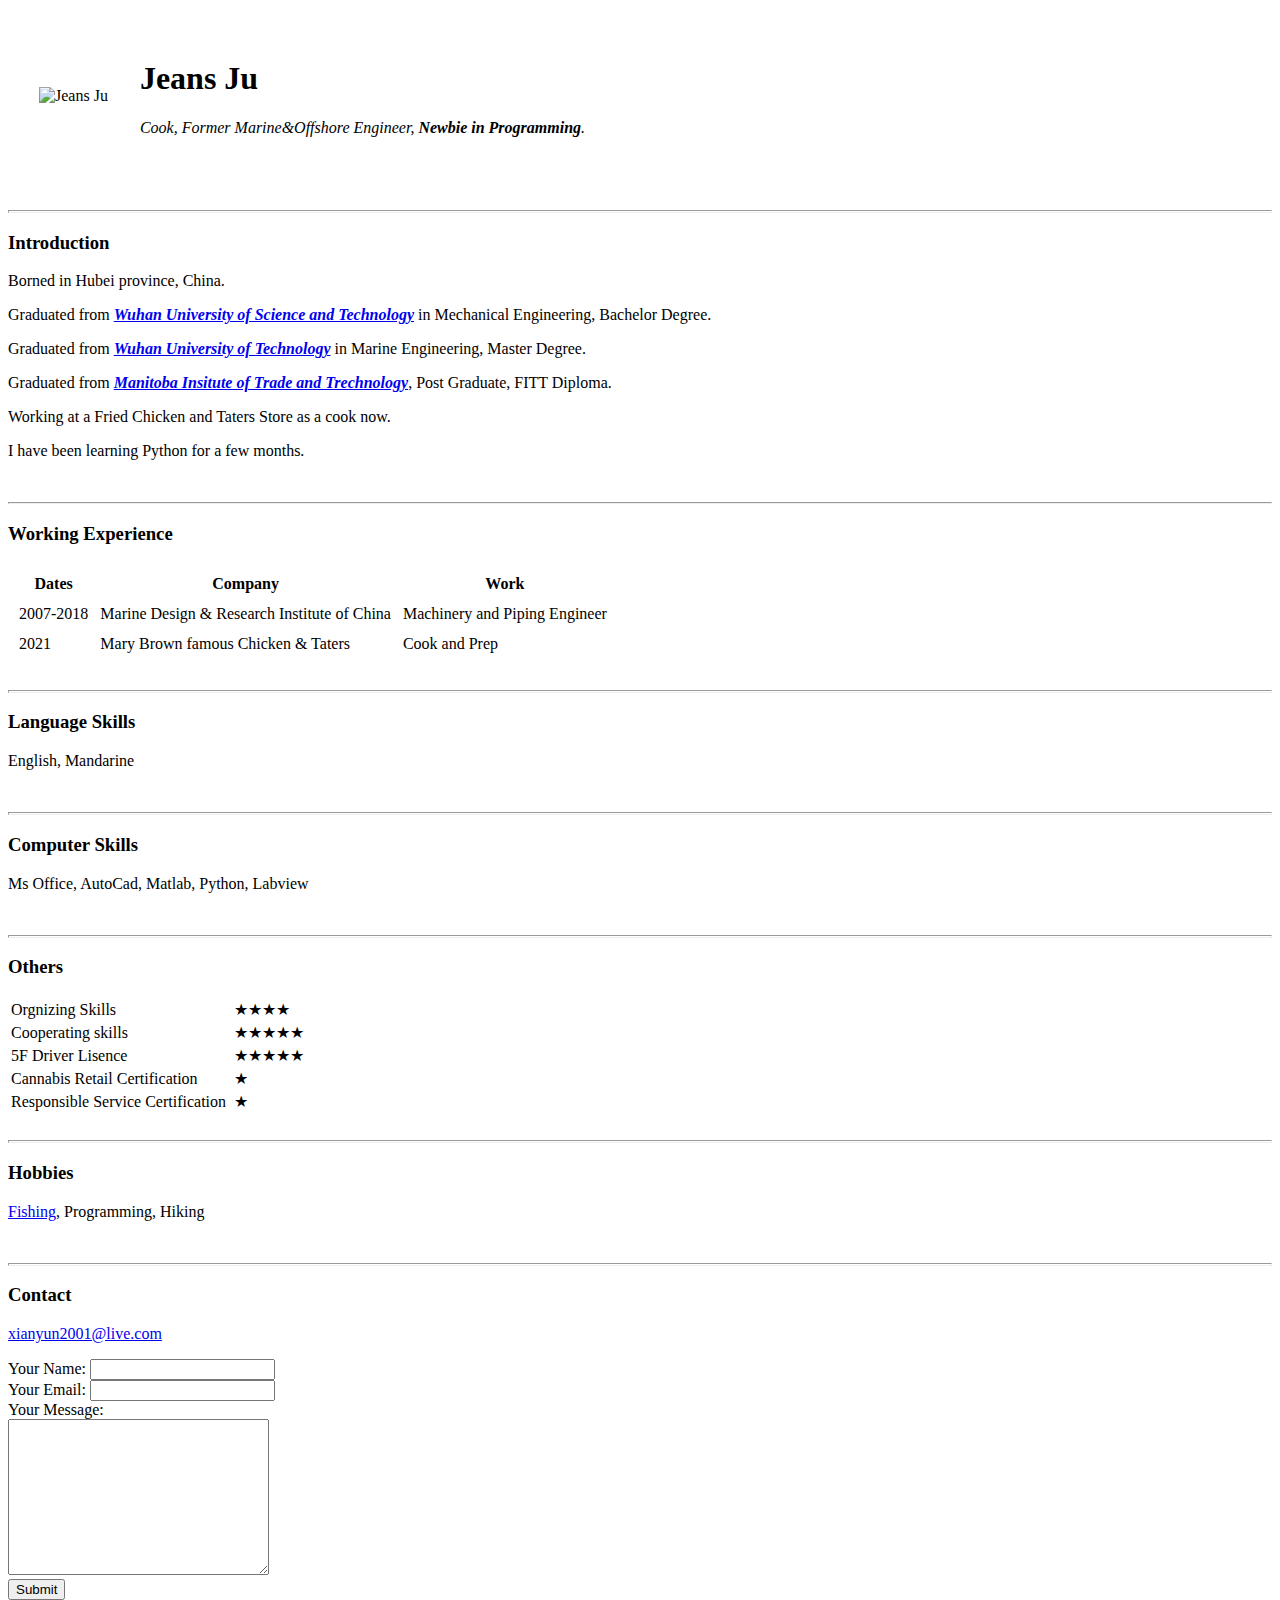
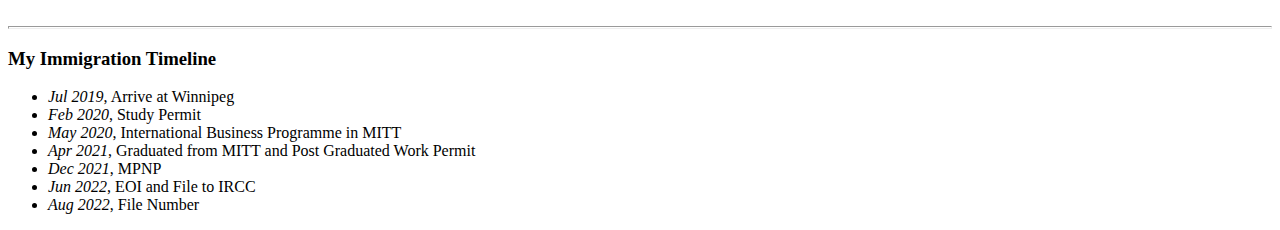
==== index.html @ ff05b260 "add initial cv index" ====
<!DOCTYPE html>
<html lang="en" dir="ltr">

<head>
  <meta charset="utf-8">
  <title>Jeans Ju Pesonal Site</title>
</head>

<body>
  <table cellspacing = '30'>
    <tr>
      <td><img src="https://media-exp1.licdn.com/dms/image/C5603AQGkyRlA3hwUtA/profile-displayphoto-shrink_200_200/0/1592927111299?e=2147483647&v=beta&t=M4csGO1hgTp0cCdaq0kcAjN3SzbYawuk7mKrF93nAi4" alt="Jeans Ju"></td>
      <td><h1>Jeans Ju</h1>
      <p><em>Cook, Former Marine&Offshore Engineer,  <strong>Newbie in Programming</strong>. </em></p></td>
    </tr>
  </table>
  <br>
  <hr size="3">
  <h3> Introduction</h3>
  <p>  Borned in Hubei province, China. </p>
  <p>  Graduated from <strong><i><a href="https://www.wust.edu.cn">Wuhan University of Science and Technology</i></a></strong> in Mechanical Engineering, Bachelor Degree.</p>
  <p>  Graduated from <strong><i><a href="https://www.whut.edu.cn">Wuhan University of Technology</i></a></strong>  in Marine Engineering, Master Degree.</p>
  <p>  Graduated from <strong><i><a href="https://mitt.ca">Manitoba Insitute of Trade and Trechnology</i></a></strong>, Post Graduate, FITT Diploma.</p>
  <p>  Working at a Fried Chicken and Taters Store as a cook now.</p>
  <p>  I have been learning Python for a few months.</p>
  <br>
  <hr>
  <h3>Working Experience</h3>
  <table cellspacing = "10">
    <thead>
      <tr>
        <th>Dates</th>
        <th>Company</th>
        <th>Work</th>
      </tr>
    </thead>
    <tbody>
      <tr>
        <td>2007-2018</td>
        <td>Marine Design & Research Institute of China</td>
        <td>Machinery and Piping Engineer</td>
      </tr>
      <tr>
        <td>2021</td>
        <td>Mary Brown famous Chicken & Taters</td>
        <td>Cook and Prep</td>
    </tbody>
    <tfoot>
    </tfoot>
  </table cellspacing = "10">
  <br>
  <hr size="3">
  <h3>Language Skills</h3>
  <p>English, Mandarine</p>
  <br>
  <hr size="3">
  <h3>Computer Skills</h3>
  <p>Ms Office, AutoCad, Matlab, Python, Labview</p>
  <br>
  <hr size="3">
  <h3>Others</h3>
  <table >
    <tr>
      <td>Orgnizing Skills</td>
      <td>    </td>
      <td>&#9733;&#9733;&#9733;&#9733;</td>
    </tr>
    <tr>
      <td>Cooperating skills
      <td>    </td>
      <td>&#9733;&#9733;&#9733;&#9733;&#9733;</td>
    </tr>
    <tr>
      <td>5F Driver Lisence</td>
      <td>    </td>
      <td>&#9733;&#9733;&#9733;&#9733;&#9733;</td>
    </tr>
    <tr>
      <td>Cannabis Retail Certification</td>
      <td>    </td>
      <td>&#9733;</td>
    </tr>
    <tr>
      <td>Responsible Service Certification</td>
      <td>    </td>
      <td>&#9733;</td>
    </tr>
  </table>
  <br>
  <hr size="3">
  <h3>Hobbies</h3>
  <p><a href="fishing.html">Fishing</a>, Programming, Hiking</p>
  <br>
  <hr size="3">
  <h3>Contact</h3>
  <p><a href="mailto:xianyun2001@live.com">xianyun2001@live.com</a></p>
  <form class="" action="mailto:xianyun2001@live.com" method="post">
    <label>Your Name:</label>
    <input type="text" name="yourName" value=""><br>
    <label>Your Email:</label>
    <input type="email" name="yourEmail" value=""><br>
    <label>Your Message:</label><br>
    <textarea name="yourMessage" rows="10" cols="30"></textarea><br>
    <input type="submit" name="">
  </form>
  <br>
  <hr size="3">
  <h3>My Immigration Timeline</h3>
  <ul>
    <li><i>Jul 2019</i>, Arrive at Winnipeg</li>
    <li><i>Feb 2020</i>, Study Permit</li>
    <li><i>May 2020</i>, International Business Programme in MITT</li>
    <li><i>Apr 2021</i>, Graduated from MITT and Post Graduated Work Permit</li>
    <li><i>Dec 2021</i>, MPNP</li>
    <li><i>Jun 2022</i>, EOI and File to IRCC</li>
    <li><i>Aug 2022</i>, File Number</li>
  </ul>
<body>

</html>
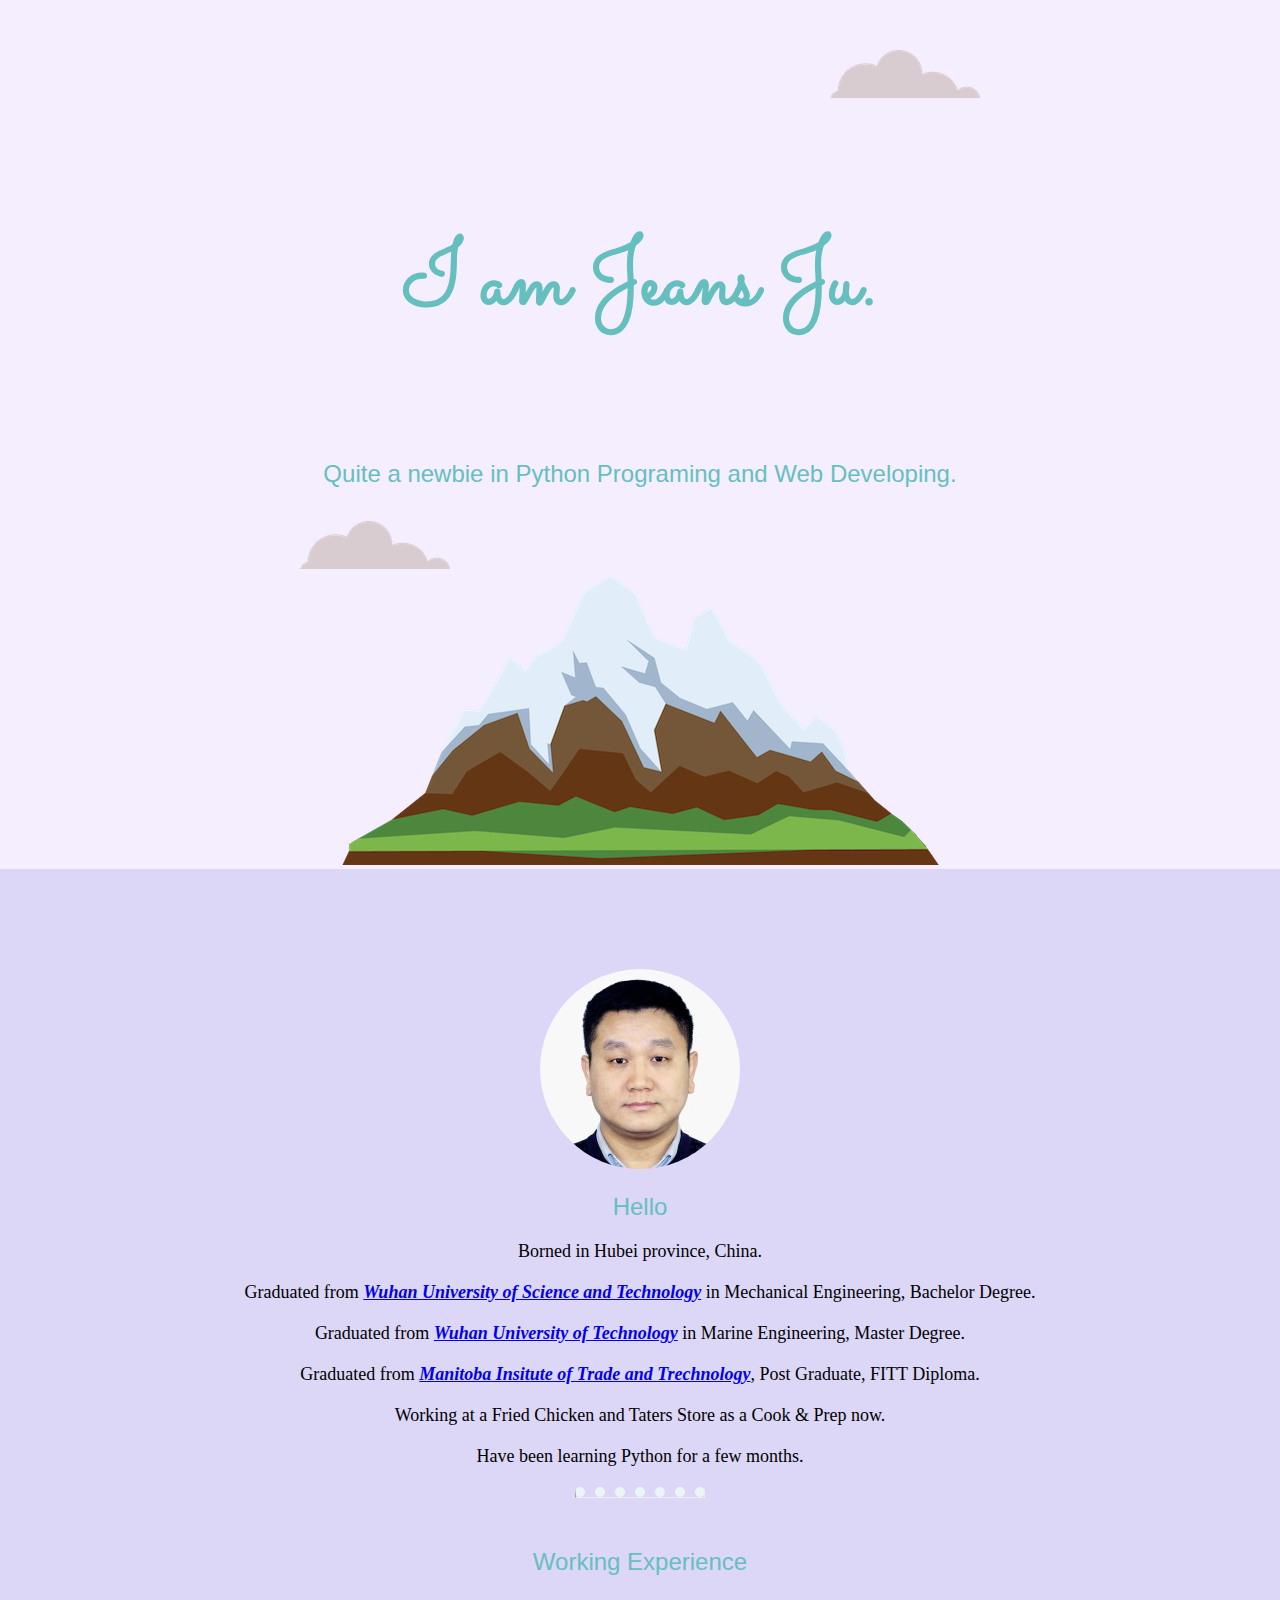
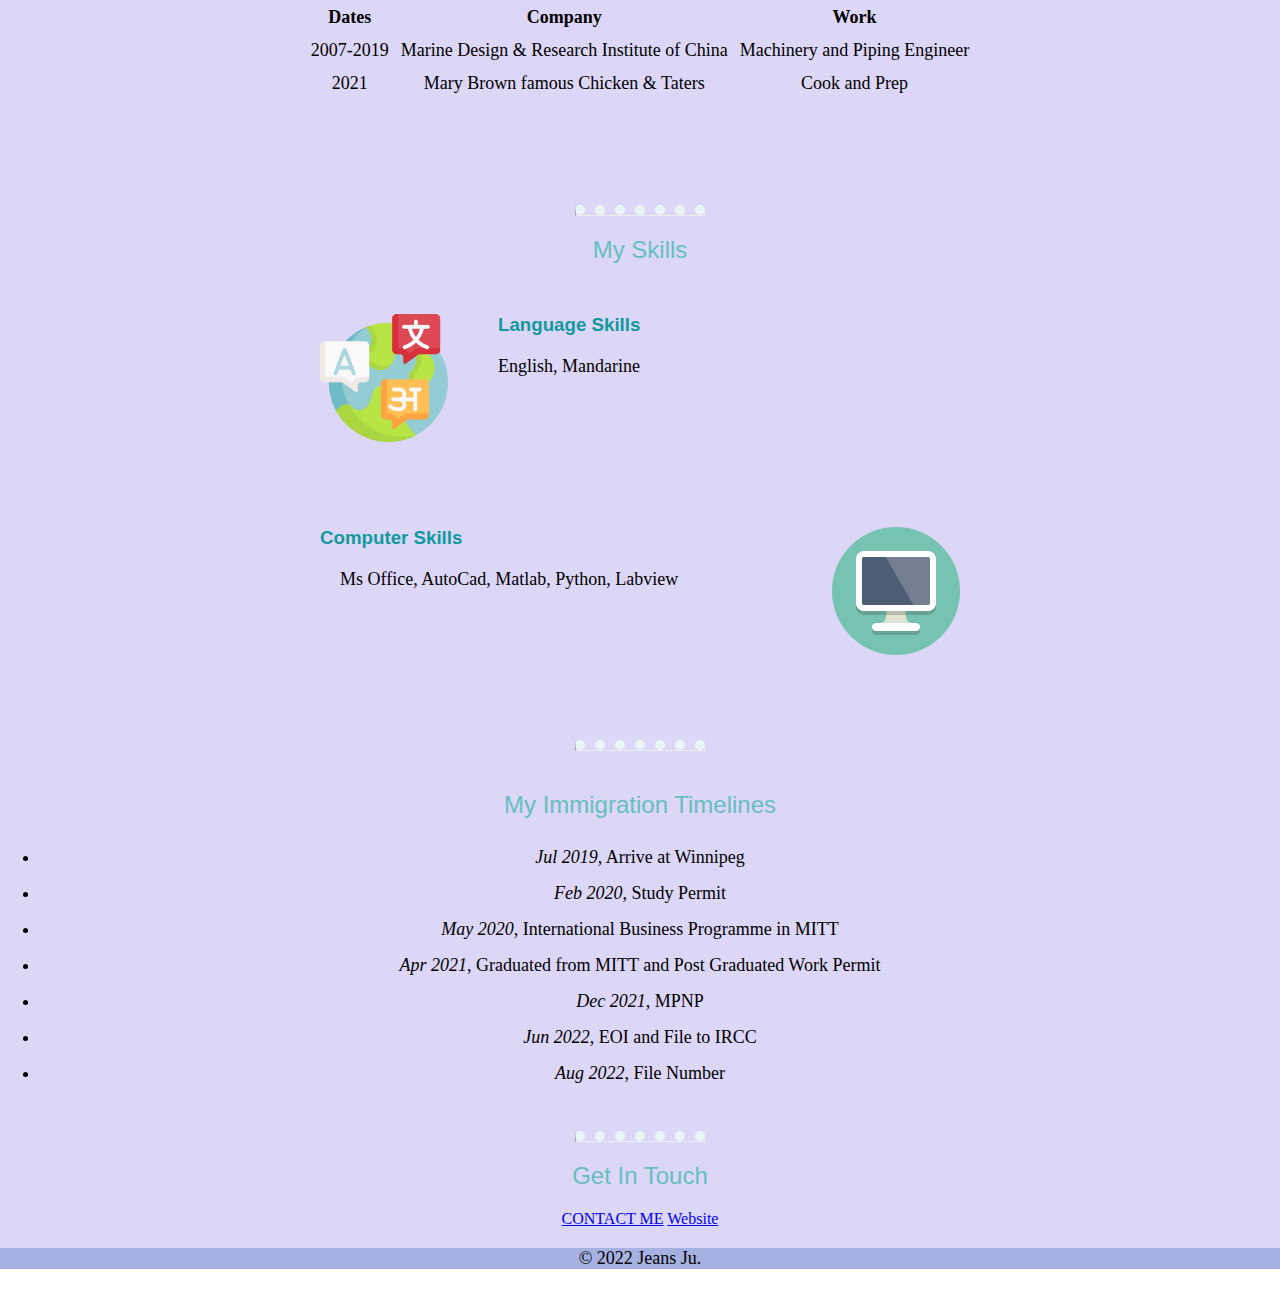
==== commit 001f9a43: "Add files via upload" ====
--- a/index.html
+++ b/index.html
@@ -1,120 +1,94 @@
 <!DOCTYPE html>
 <html lang="en" dir="ltr">
-
-<head>
-  <meta charset="utf-8">
-  <title>Jeans Ju Pesonal Site</title>
-</head>
-
-<body>
-  <table cellspacing = '30'>
-    <tr>
-      <td><img src="https://media-exp1.licdn.com/dms/image/C5603AQGkyRlA3hwUtA/profile-displayphoto-shrink_200_200/0/1592927111299?e=2147483647&v=beta&t=M4csGO1hgTp0cCdaq0kcAjN3SzbYawuk7mKrF93nAi4" alt="Jeans Ju"></td>
-      <td><h1>Jeans Ju</h1>
-      <p><em>Cook, Former Marine&Offshore Engineer,  <strong>Newbie in Programming</strong>. </em></p></td>
-    </tr>
-  </table>
-  <br>
-  <hr size="3">
-  <h3> Introduction</h3>
-  <p>  Borned in Hubei province, China. </p>
-  <p>  Graduated from <strong><i><a href="https://www.wust.edu.cn">Wuhan University of Science and Technology</i></a></strong> in Mechanical Engineering, Bachelor Degree.</p>
-  <p>  Graduated from <strong><i><a href="https://www.whut.edu.cn">Wuhan University of Technology</i></a></strong>  in Marine Engineering, Master Degree.</p>
-  <p>  Graduated from <strong><i><a href="https://mitt.ca">Manitoba Insitute of Trade and Trechnology</i></a></strong>, Post Graduate, FITT Diploma.</p>
-  <p>  Working at a Fried Chicken and Taters Store as a cook now.</p>
-  <p>  I have been learning Python for a few months.</p>
-  <br>
-  <hr>
-  <h3>Working Experience</h3>
-  <table cellspacing = "10">
-    <thead>
-      <tr>
-        <th>Dates</th>
-        <th>Company</th>
-        <th>Work</th>
-      </tr>
-    </thead>
-    <tbody>
-      <tr>
-        <td>2007-2018</td>
-        <td>Marine Design & Research Institute of China</td>
-        <td>Machinery and Piping Engineer</td>
-      </tr>
-      <tr>
-        <td>2021</td>
-        <td>Mary Brown famous Chicken & Taters</td>
-        <td>Cook and Prep</td>
-    </tbody>
-    <tfoot>
-    </tfoot>
-  </table cellspacing = "10">
-  <br>
-  <hr size="3">
-  <h3>Language Skills</h3>
-  <p>English, Mandarine</p>
-  <br>
-  <hr size="3">
-  <h3>Computer Skills</h3>
-  <p>Ms Office, AutoCad, Matlab, Python, Labview</p>
-  <br>
-  <hr size="3">
-  <h3>Others</h3>
-  <table >
-    <tr>
-      <td>Orgnizing Skills</td>
-      <td>    </td>
-      <td>&#9733;&#9733;&#9733;&#9733;</td>
-    </tr>
-    <tr>
-      <td>Cooperating skills
-      <td>    </td>
-      <td>&#9733;&#9733;&#9733;&#9733;&#9733;</td>
-    </tr>
-    <tr>
-      <td>5F Driver Lisence</td>
-      <td>    </td>
-      <td>&#9733;&#9733;&#9733;&#9733;&#9733;</td>
-    </tr>
-    <tr>
-      <td>Cannabis Retail Certification</td>
-      <td>    </td>
-      <td>&#9733;</td>
-    </tr>
-    <tr>
-      <td>Responsible Service Certification</td>
-      <td>    </td>
-      <td>&#9733;</td>
-    </tr>
-  </table>
-  <br>
-  <hr size="3">
-  <h3>Hobbies</h3>
-  <p><a href="fishing.html">Fishing</a>, Programming, Hiking</p>
-  <br>
-  <hr size="3">
-  <h3>Contact</h3>
-  <p><a href="mailto:xianyun2001@live.com">xianyun2001@live.com</a></p>
-  <form class="" action="mailto:xianyun2001@live.com" method="post">
-    <label>Your Name:</label>
-    <input type="text" name="yourName" value=""><br>
-    <label>Your Email:</label>
-    <input type="email" name="yourEmail" value=""><br>
-    <label>Your Message:</label><br>
-    <textarea name="yourMessage" rows="10" cols="30"></textarea><br>
-    <input type="submit" name="">
-  </form>
-  <br>
-  <hr size="3">
-  <h3>My Immigration Timeline</h3>
-  <ul>
-    <li><i>Jul 2019</i>, Arrive at Winnipeg</li>
-    <li><i>Feb 2020</i>, Study Permit</li>
-    <li><i>May 2020</i>, International Business Programme in MITT</li>
-    <li><i>Apr 2021</i>, Graduated from MITT and Post Graduated Work Permit</li>
-    <li><i>Dec 2021</i>, MPNP</li>
-    <li><i>Jun 2022</i>, EOI and File to IRCC</li>
-    <li><i>Aug 2022</i>, File Number</li>
-  </ul>
-<body>
-
+  <head>
+    <meta charset="utf-8">
+    <title>Jeans Ju</title>
+    <link rel="stylesheet" type="text/css" href="css/styles.css">
+    <link rel="favicon" href="img/favicon.ico?v=2">
+    <link rel="preconnect" href="https://fonts.googleapis.com">
+    <link rel="preconnect" href="https://fonts.gstatic.com" crossorigin>
+    <link href="https://fonts.googleapis.com/css2?family=Sacramento&display=swap" rel="stylesheet">
+  </head>
+  <body>
+    <div class="top-container">
+      <img class="upper-cloud" src="img/cloud.png" alt="cloud">
+      <h1 class="title" >I am Jeans Ju.</h1>
+      <h2>Quite a newbie in Python Programing and Web Developing.</h2>
+      <img class="bottom-cloud" src="img/cloud.png" alt="cloud">
+      <img src="img/mountain.png" alt="mountain">
+    </div>
+    <div class="middle-container">
+      <div class="profile">
+        <img class= "Jeans" src="img/Jeans Ju.jpeg" alt="Jeans Ju photo" >
+        <h2>Hello</h2>
+        <p>  Borned in Hubei province, China. </p>
+        <p>  Graduated from <strong><i><a href="https://www.wust.edu.cn">Wuhan University of Science and Technology</i></a></strong> in Mechanical Engineering, Bachelor Degree.</p>
+        <p>  Graduated from <strong><i><a href="https://www.whut.edu.cn">Wuhan University of Technology</i></a></strong>  in Marine Engineering, Master Degree.</p>
+        <p>  Graduated from <strong><i><a href="https://mitt.ca">Manitoba Insitute of Trade and Trechnology</i></a></strong>, Post Graduate, FITT Diploma.</p>
+        <p>  Working at a Fried Chicken and Taters Store as a Cook & Prep now.</p>
+        <p>  Have been learning Python for a few months.</p>
+      </div>
+      <hr class="hr">
+      <div class="experience">
+        <h2>Working Experience</h2>
+        <table cellspacing = "10" class="table">
+          <thead>
+            <tr>
+              <th>Dates</th>
+              <th>Company</th>
+              <th>Work</th>
+            </tr>
+          </thead>
+          <tbody>
+            <tr>
+              <td>2007-2019</td>
+              <td>Marine Design & Research Institute of China</td>
+              <td>Machinery and Piping Engineer</td>
+            </tr>
+            <tr>
+              <td>2021</td>
+              <td>Mary Brown famous Chicken & Taters</td>
+              <td>Cook and Prep</td>
+          </tbody>
+          <tfoot>
+          </tfoot>
+        </table cellspacing = "10">
+      </div>
+      <hr class="hr">
+      <div class="skills">
+        <h2>My Skills</h2>
+        <div class="skill-row">
+          <img class="language" src="img/languages.png" alt="lannguages">
+          <h3>Language Skills</h3>
+          <p>English, Mandarine</p>
+        </div>
+        <div class="skill-row">
+          <img class="computer" src="img/computer.png" alt="computer">
+          <h3>Computer Skills</h3>
+          <p>Ms Office, AutoCad, Matlab, Python, Labview</p>
+        </div>
+      </div>
+      <hr class="hr">
+      <div class="immigration">
+        <h2>My Immigration Timelines</h2>
+        <div class="immigration-content">
+          <li><i>Jul 2019</i>, Arrive at Winnipeg</li>
+          <li><i>Feb 2020</i>, Study Permit</li>
+          <li><i>May 2020</i>, International Business Programme in MITT</li>
+          <li><i>Apr 2021</i>, Graduated from MITT and Post Graduated Work Permit</li>
+          <li><i>Dec 2021</i>, MPNP</li>
+          <li><i>Jun 2022</i>, EOI and File to IRCC</li>
+          <li><i>Aug 2022</i>, File Number</li>
+        </div>
+      </div>
+      <hr class="hr">
+      <div class="contact-me">
+        <h2>Get In Touch</h2>
+        <a class="btn" href="mailto:xianyun2001@live.com">CONTACT ME</a>
+        <a class="footer-link" href="https://xianyun2001.github.io/cv/">Website</a>
+      </div>
+    <div class="bottom-container">
+      <p>© 2022 Jeans Ju.</p>
+    </div>
+  </body>
 </html>
--- a/css/styles.css
+++ b/css/styles.css
@@ -0,0 +1,175 @@
+body{
+  margin: 0;
+  text-align: center;
+  font-family: "Merriweather", serif;
+}
+
+.top-container{
+  background-color: #F4EEFF;
+  position: relative;
+  padding-top: 100px;
+}
+
+.upper-cloud{
+  position: absolute;
+  right:300px;
+  top:50px;
+}
+
+.title{
+  padding-bottom: 20px;
+}
+
+.middle-container{
+  background-color: #DCD6F7;
+}
+
+.bottom-container{
+  background-color: #A6B1E1;
+  left: 300px;
+  bottom: 300px;
+}
+
+.bottom-cloud{
+  position: absolute;
+  left: 300px;
+  bottom: 300px;
+}
+
+h1{
+  margin: 50px auto 0 auto;
+  font-family: "Sacramento", cursive;
+  font-size: 5.625rem;
+  color: #66BFBF;
+  line-height: 3;
+}
+
+h2{
+  margin-top: 20px;
+  font-family: "Montserrat", sans-serif;
+  font-size: 1.5rem;
+  color: #66BFBF;
+  font-weight: normal;
+}
+
+h3{
+  margin-top: 0;
+  font-family: "Montserrat", sans-serif;
+  color: #11999E;
+}
+
+p{
+  margin: 20px;
+  font-size: 18px;
+}
+
+.Jeans{
+  border-radius: 100%;
+  margin-top: 100px;
+}
+.computer{
+  /* border-radius: 100%; */
+  width: 20%;
+  float: right;
+  margin-left: 50px;
+}
+
+.language{
+  /* border-radius: 100%; */
+  width: 20%;
+  float: left;
+  margin-right: 50px;
+}
+
+.experience{
+  margin: 50px auto 100px auto;
+    font-size: 18px;
+}
+
+.immigration{
+  font-size: 18px;
+  margin: 40px;
+}
+
+.immigration-content{
+line-height: 2;
+}
+
+
+.skills{
+  /* margin: 100px auto 100px auto; */
+}
+
+.skill-row{
+  width: 50%;
+  margin: 50px auto 150px auto;
+  text-align: left;
+  height: 2;
+
+}
+.table{
+  margin:auto;
+}
+
+.hr{
+  border-top:10px dotted #EAF6F6;
+  width: 10%;
+}
+
+
+
+
+
+
+
+
+
+
+
+
+
+
+
+
+
+
+
+
+
+
+
+
+
+
+
+
+
+
+
+
+
+
+
+
+
+
+
+
+
+.red{
+  height: 100px;
+  width: 100px;
+  backgroun-color:red;
+}
+
+.blue{
+  height: 100px;
+  width: 100px;
+  backgroun-color:blue;
+}
+
+.yellow{
+  height: 100px;
+  width: 100px;
+  backgroun-color:yellow;
+}
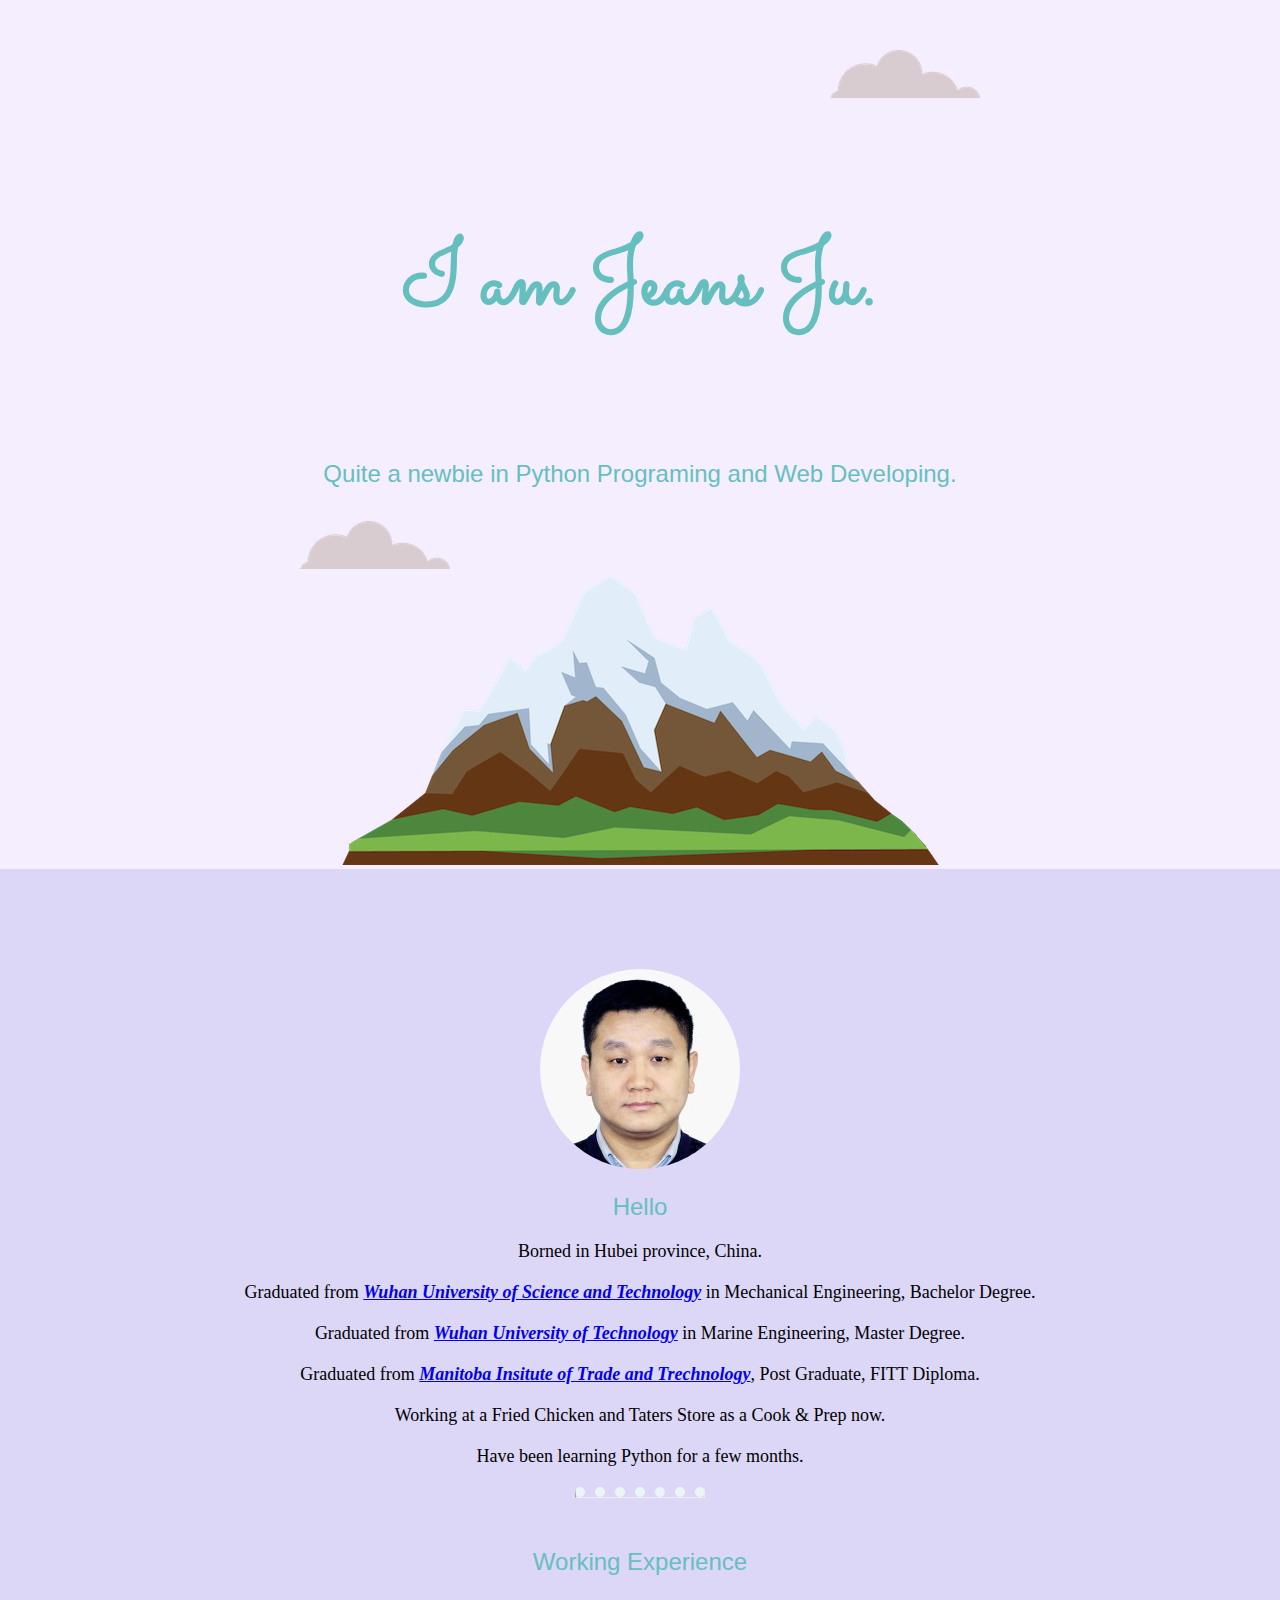
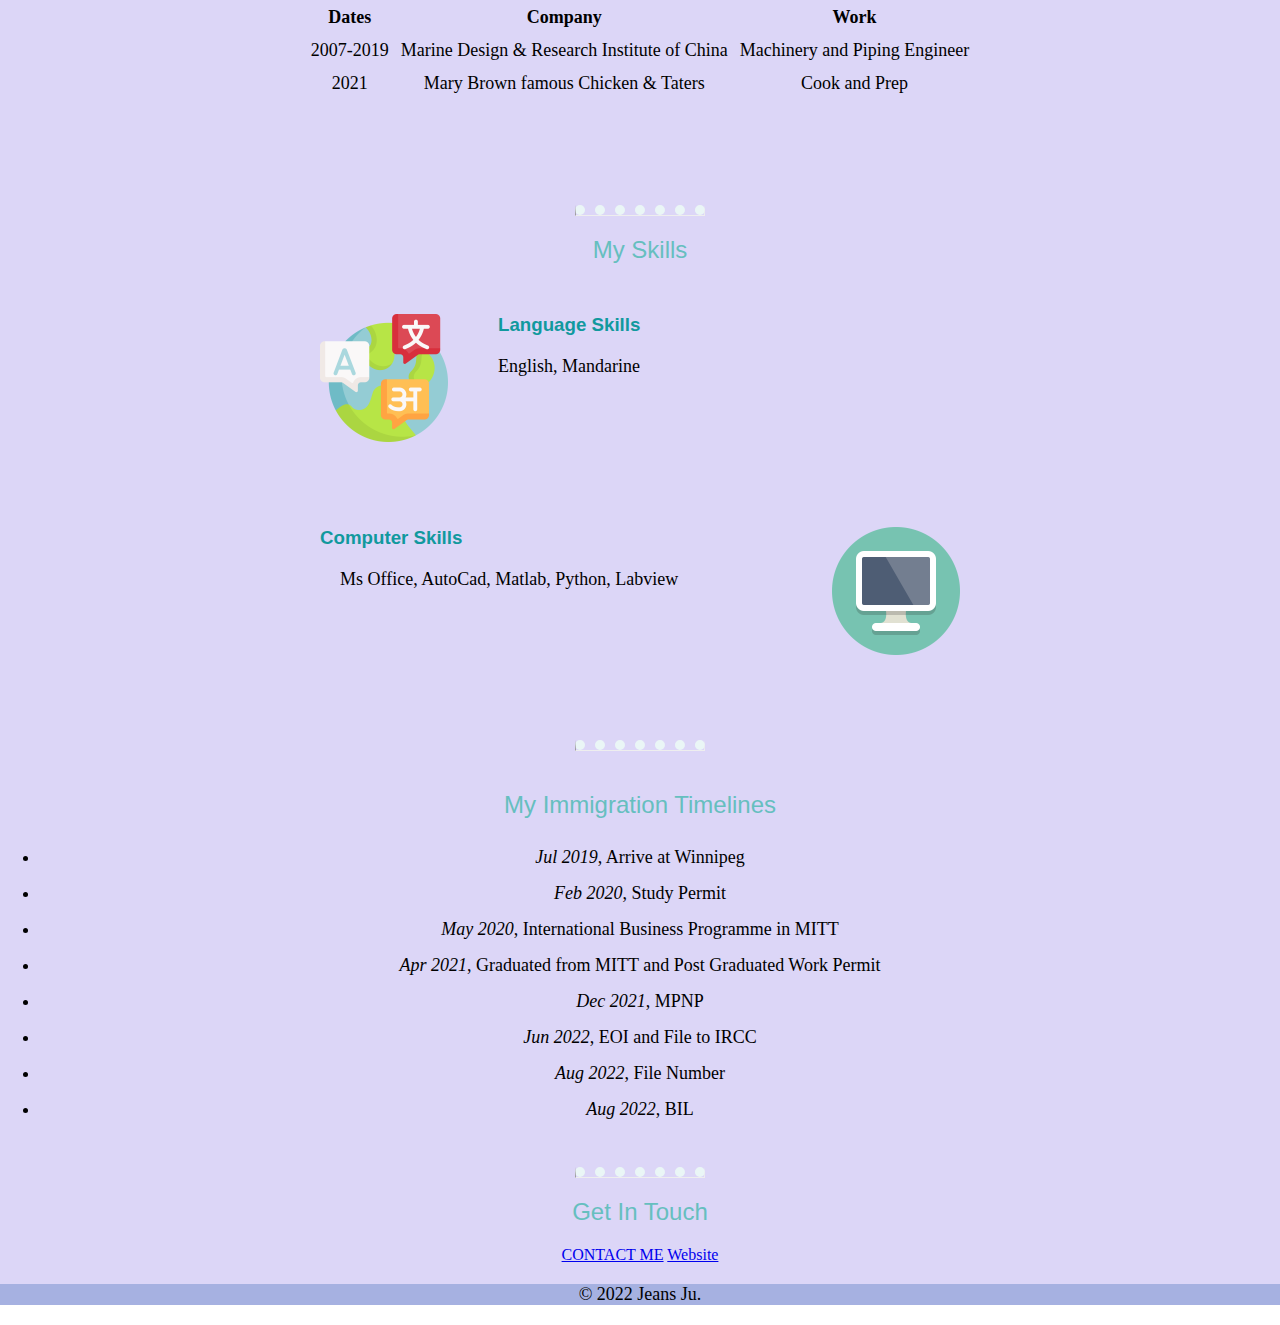
==== commit 9bf9418d: "Update index.html" ====
--- a/index.html
+++ b/index.html
@@ -79,6 +79,7 @@
           <li><i>Dec 2021</i>, MPNP</li>
           <li><i>Jun 2022</i>, EOI and File to IRCC</li>
           <li><i>Aug 2022</i>, File Number</li>
+          <li><i>Aug 2022</i>, BIL</li>
         </div>
       </div>
       <hr class="hr">
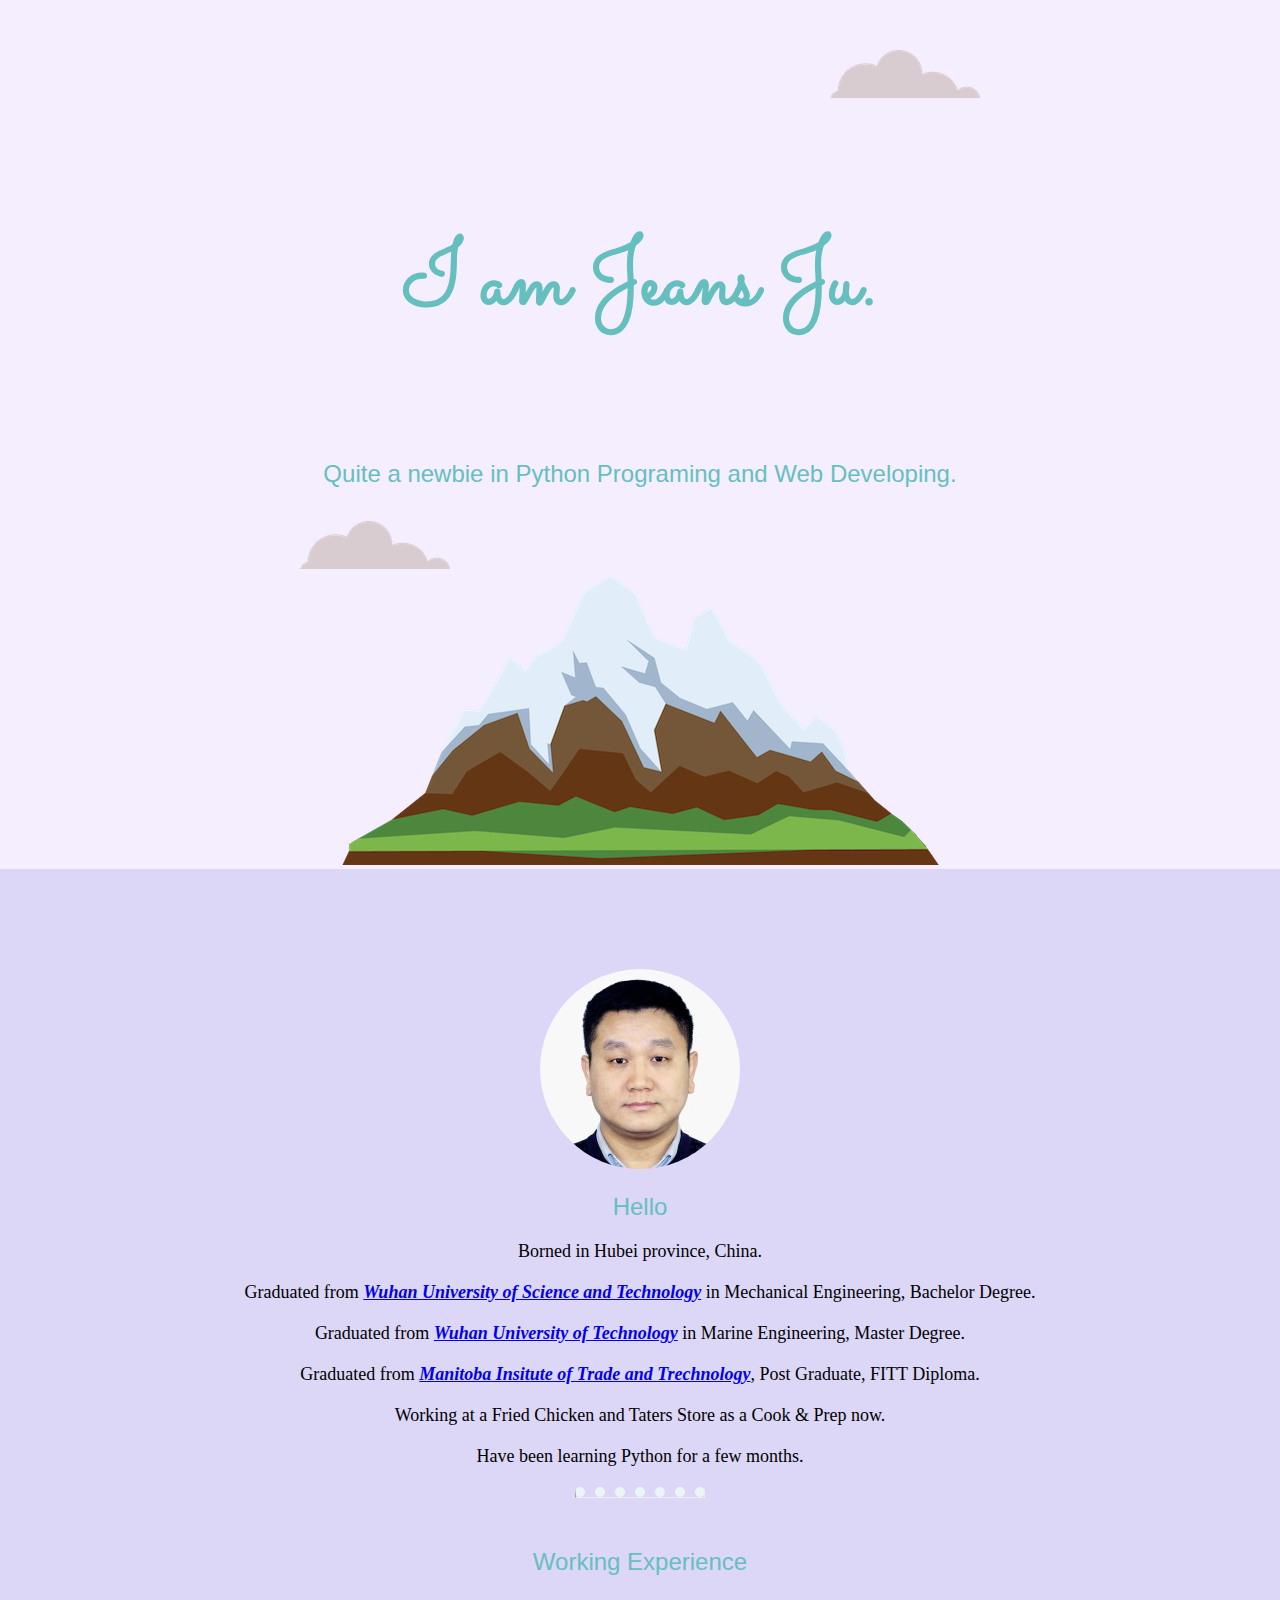
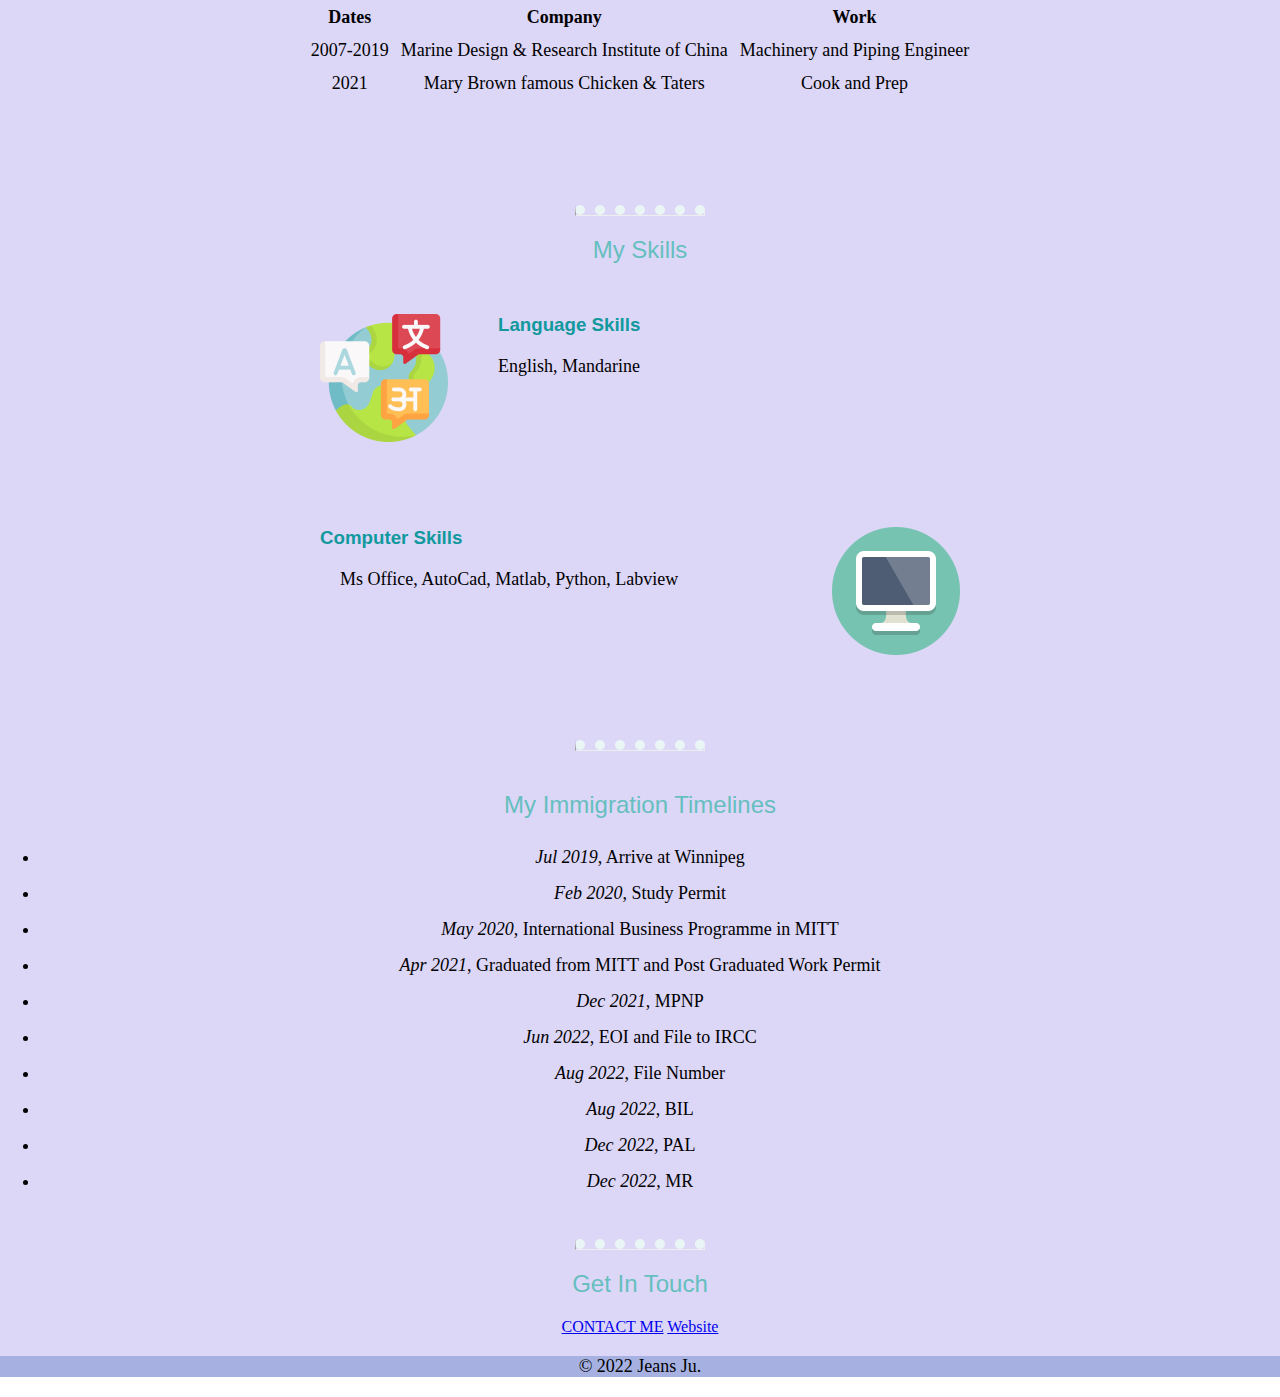
==== commit f1931534: "Update index.html" ====
--- a/index.html
+++ b/index.html
@@ -80,6 +80,8 @@
           <li><i>Jun 2022</i>, EOI and File to IRCC</li>
           <li><i>Aug 2022</i>, File Number</li>
           <li><i>Aug 2022</i>, BIL</li>
+          <li><i>Dec 2022</i>, PAL</li>
+          <li><i>Dec 2022</i>, MR</li>
         </div>
       </div>
       <hr class="hr">
